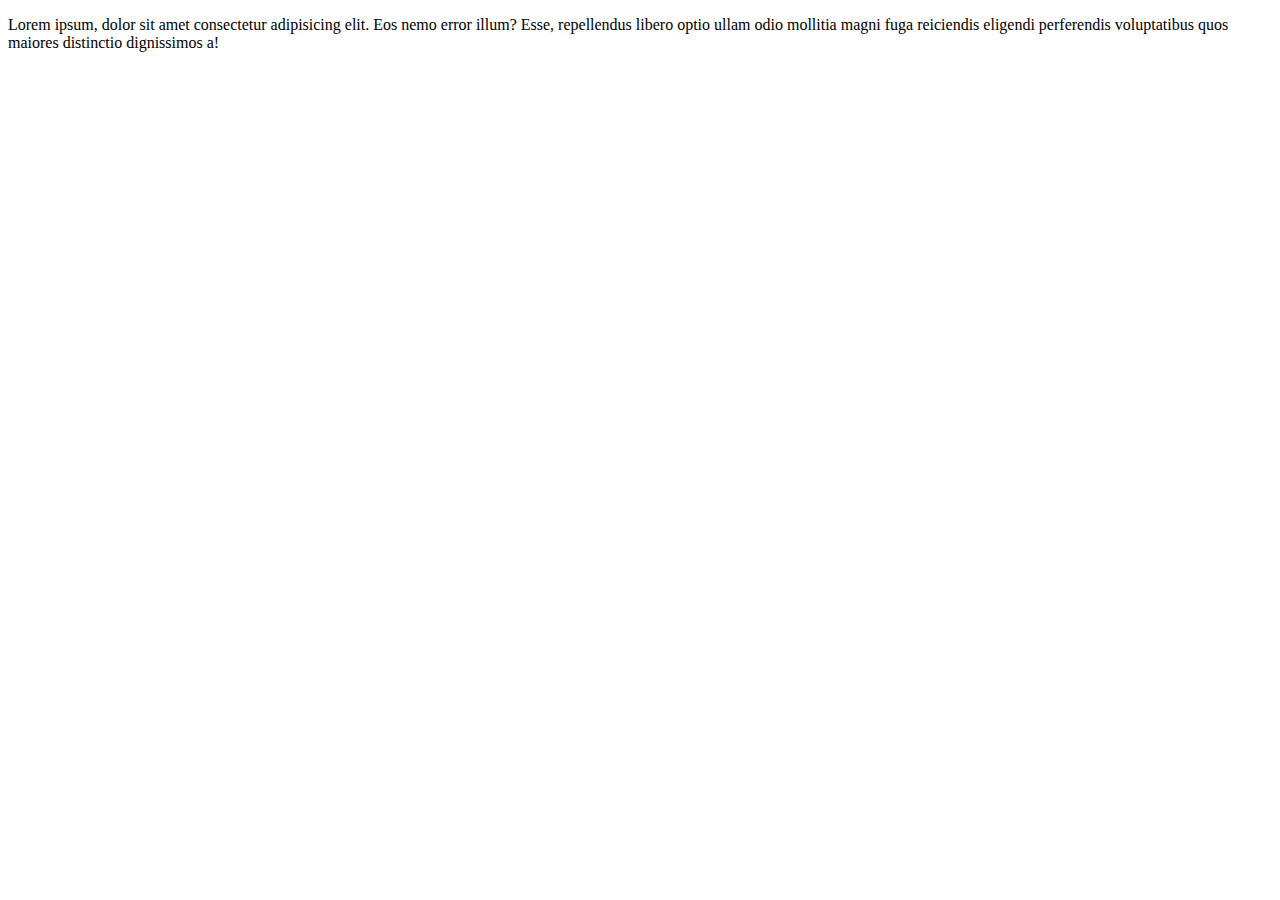
==== index.html @ afef4491 "tanjil" ====
<!DOCTYPE html>
<html lang="en">
<head>
    <meta charset="UTF-8">
    <meta name="viewport" content="width=>, initial-scale=1.0">
    <title>Document</title>
</head>
<body>
    <p>Lorem ipsum, dolor sit amet consectetur adipisicing elit. Eos nemo error illum? Esse, repellendus libero optio ullam odio mollitia magni fuga reiciendis eligendi perferendis voluptatibus quos maiores distinctio dignissimos a!</p>
</body>
</html>
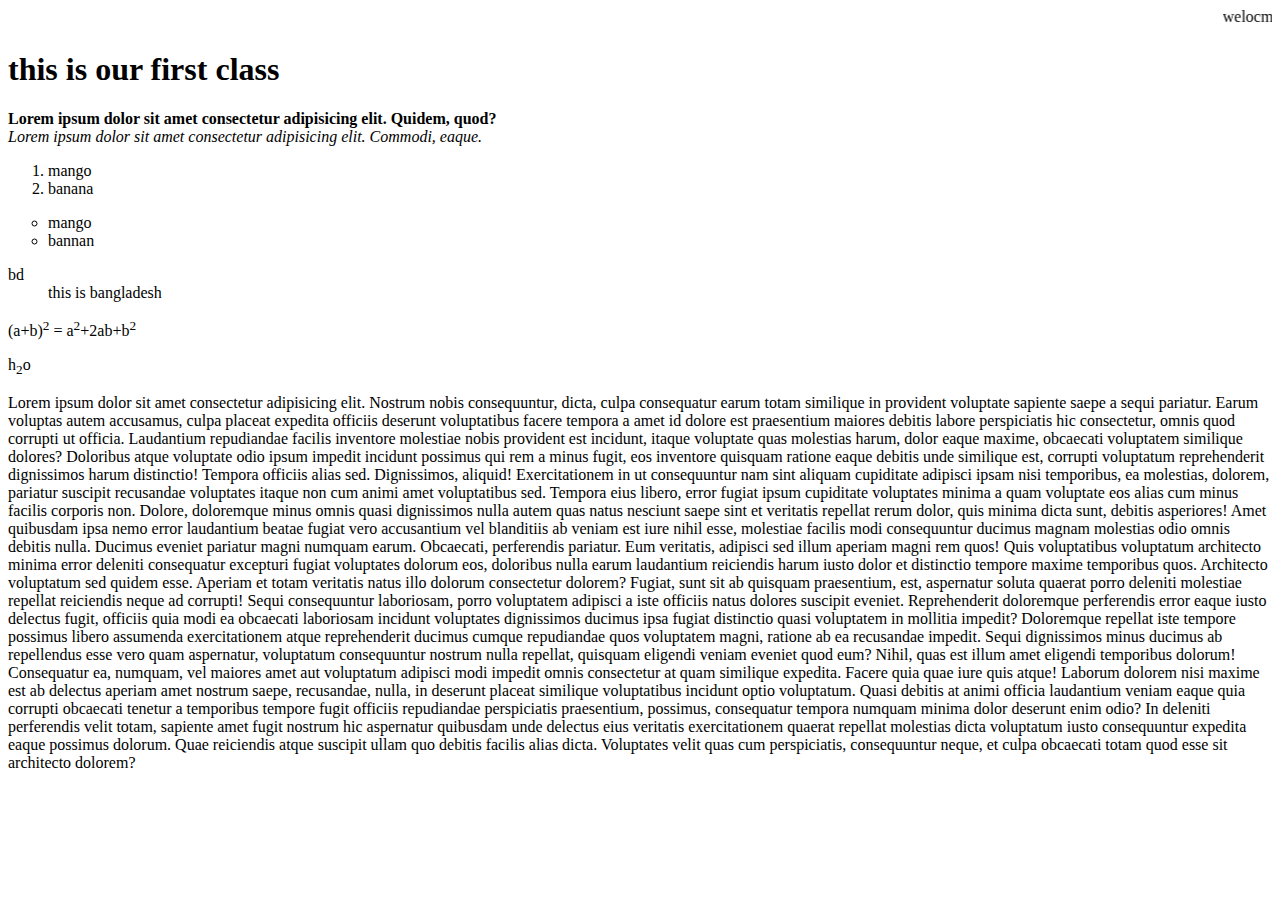
==== commit 49d84365: "VV" ====
--- a/index.html
+++ b/index.html
@@ -2,10 +2,38 @@
 <html lang="en">
 <head>
     <meta charset="UTF-8">
-    <meta name="viewport" content="width=>, initial-scale=1.0">
+    <meta name="viewport" content="width=device-width, initial-scale=1.0">
     <title>Document</title>
 </head>
 <body>
-    <p>Lorem ipsum, dolor sit amet consectetur adipisicing elit. Eos nemo error illum? Esse, repellendus libero optio ullam odio mollitia magni fuga reiciendis eligendi perferendis voluptatibus quos maiores distinctio dignissimos a!</p>
+
+ <marquee> welocme my project</marquee>   
+    <h1> this is our first class</h1>
+    <b> Lorem ipsum dolor sit amet consectetur adipisicing elit. Quidem, quod?</b> <br>
+    <i> Lorem ipsum dolor sit amet consectetur adipisicing elit. Commodi, eaque.</i>
+<br>
+
+<list>
+   <ol type="1">
+<li> mango</li>
+<li> banana</li>
+</ol>
+
+   </ol>
+
+   <ul type="circle">
+<li> mango</li>
+<li> bannan</li>
+   </ul>
+   <dl>
+    <dt>bd</dt>
+    <dd> this is bangladesh</dd>
+
+</dl>
+   
+<p> (a+b)<sup>2</sup> = a<sup>2</sup>+2ab+b<sup>2</sup></p>
+<p> h<sub>2</sub>o</p>
+</list>
+<p>Lorem ipsum dolor sit amet consectetur adipisicing elit. Nostrum nobis consequuntur, dicta, culpa consequatur earum totam similique in provident voluptate sapiente saepe a sequi pariatur. Earum voluptas autem accusamus, culpa placeat expedita officiis deserunt voluptatibus facere tempora a amet id dolore est praesentium maiores debitis labore perspiciatis hic consectetur, omnis quod corrupti ut officia. Laudantium repudiandae facilis inventore molestiae nobis provident est incidunt, itaque voluptate quas molestias harum, dolor eaque maxime, obcaecati voluptatem similique dolores? Doloribus atque voluptate odio ipsum impedit incidunt possimus qui rem a minus fugit, eos inventore quisquam ratione eaque debitis unde similique est, corrupti voluptatum reprehenderit dignissimos harum distinctio! Tempora officiis alias sed. Dignissimos, aliquid! Exercitationem in ut consequuntur nam sint aliquam cupiditate adipisci ipsam nisi temporibus, ea molestias, dolorem, pariatur suscipit recusandae voluptates itaque non cum animi amet voluptatibus sed. Tempora eius libero, error fugiat ipsum cupiditate voluptates minima a quam voluptate eos alias cum minus facilis corporis non. Dolore, doloremque minus omnis quasi dignissimos nulla autem quas natus nesciunt saepe sint et veritatis repellat rerum dolor, quis minima dicta sunt, debitis asperiores! Amet quibusdam ipsa nemo error laudantium beatae fugiat vero accusantium vel blanditiis ab veniam est iure nihil esse, molestiae facilis modi consequuntur ducimus magnam molestias odio omnis debitis nulla. Ducimus eveniet pariatur magni numquam earum. Obcaecati, perferendis pariatur. Eum veritatis, adipisci sed illum aperiam magni rem quos! Quis voluptatibus voluptatum architecto minima error deleniti consequatur excepturi fugiat voluptates dolorum eos, doloribus nulla earum laudantium reiciendis harum iusto dolor et distinctio tempore maxime temporibus quos. Architecto voluptatum sed quidem esse. Aperiam et totam veritatis natus illo dolorum consectetur dolorem? Fugiat, sunt sit ab quisquam praesentium, est, aspernatur soluta quaerat porro deleniti molestiae repellat reiciendis neque ad corrupti! Sequi consequuntur laboriosam, porro voluptatem adipisci a iste officiis natus dolores suscipit eveniet. Reprehenderit doloremque perferendis error eaque iusto delectus fugit, officiis quia modi ea obcaecati laboriosam incidunt voluptates dignissimos ducimus ipsa fugiat distinctio quasi voluptatem in mollitia impedit? Doloremque repellat iste tempore possimus libero assumenda exercitationem atque reprehenderit ducimus cumque repudiandae quos voluptatem magni, ratione ab ea recusandae impedit. Sequi dignissimos minus ducimus ab repellendus esse vero quam aspernatur, voluptatum consequuntur nostrum nulla repellat, quisquam eligendi veniam eveniet quod eum? Nihil, quas est illum amet eligendi temporibus dolorum! Consequatur ea, numquam, vel maiores amet aut voluptatum adipisci modi impedit omnis consectetur at quam similique expedita. Facere quia quae iure quis atque! Laborum dolorem nisi maxime est ab delectus aperiam amet nostrum saepe, recusandae, nulla, in deserunt placeat similique voluptatibus incidunt optio voluptatum. Quasi debitis at animi officia laudantium veniam eaque quia corrupti obcaecati tenetur a temporibus tempore fugit officiis repudiandae perspiciatis praesentium, possimus, consequatur tempora numquam minima dolor deserunt enim odio? In deleniti perferendis velit totam, sapiente amet fugit nostrum hic aspernatur quibusdam unde delectus eius veritatis exercitationem quaerat repellat molestias dicta voluptatum iusto consequuntur expedita eaque possimus dolorum. Quae reiciendis atque suscipit ullam quo debitis facilis alias dicta. Voluptates velit quas cum perspiciatis, consequuntur neque, et culpa obcaecati totam quod esse sit architecto dolorem?</p>
 </body>
 </html>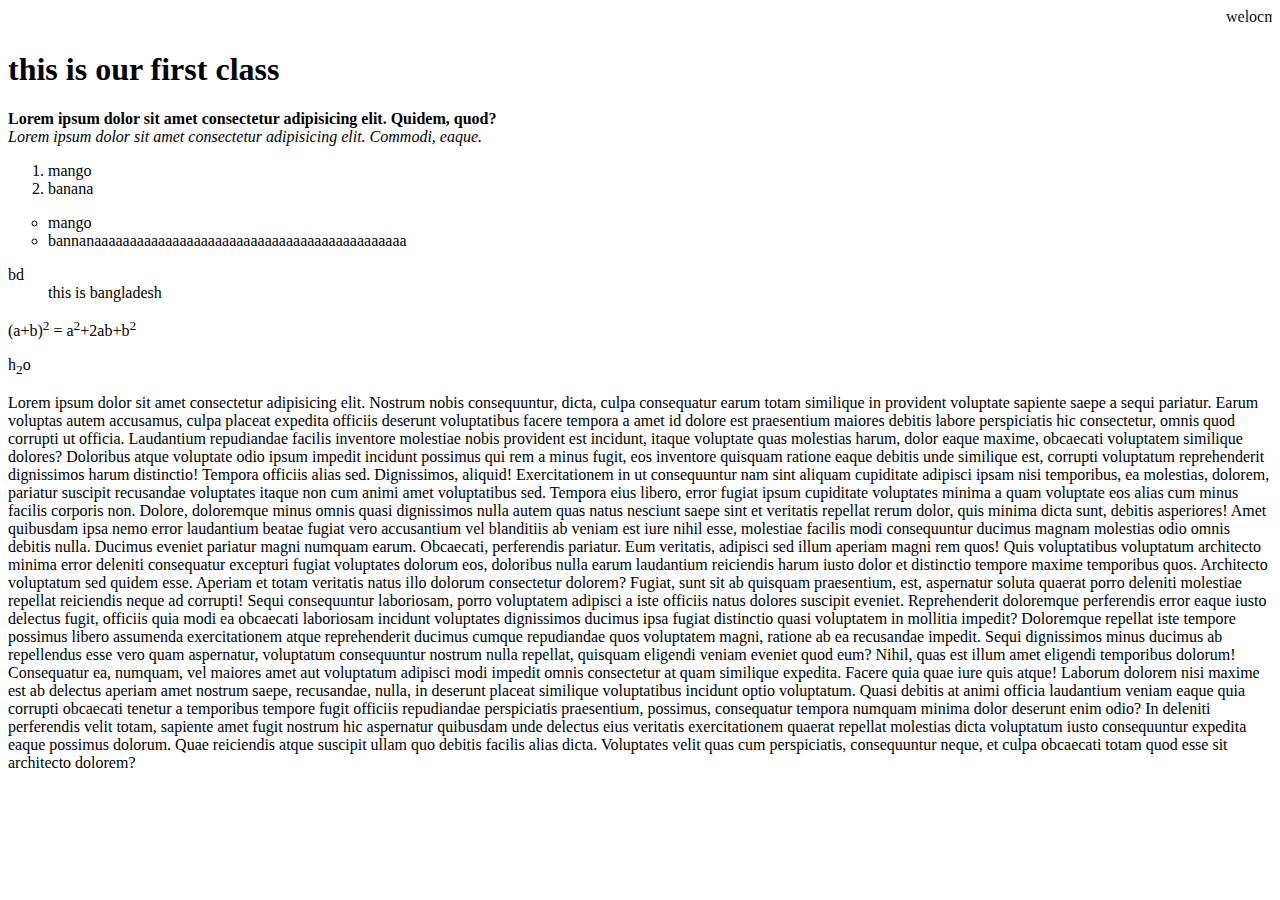
==== commit 0b487d79: "add aa" ====
--- a/index.html
+++ b/index.html
@@ -23,7 +23,7 @@
 
    <ul type="circle">
 <li> mango</li>
-<li> bannan</li>
+<li> bannanaaaaaaaaaaaaaaaaaaaaaaaaaaaaaaaaaaaaaaaaaaaa</li>
    </ul>
    <dl>
     <dt>bd</dt>
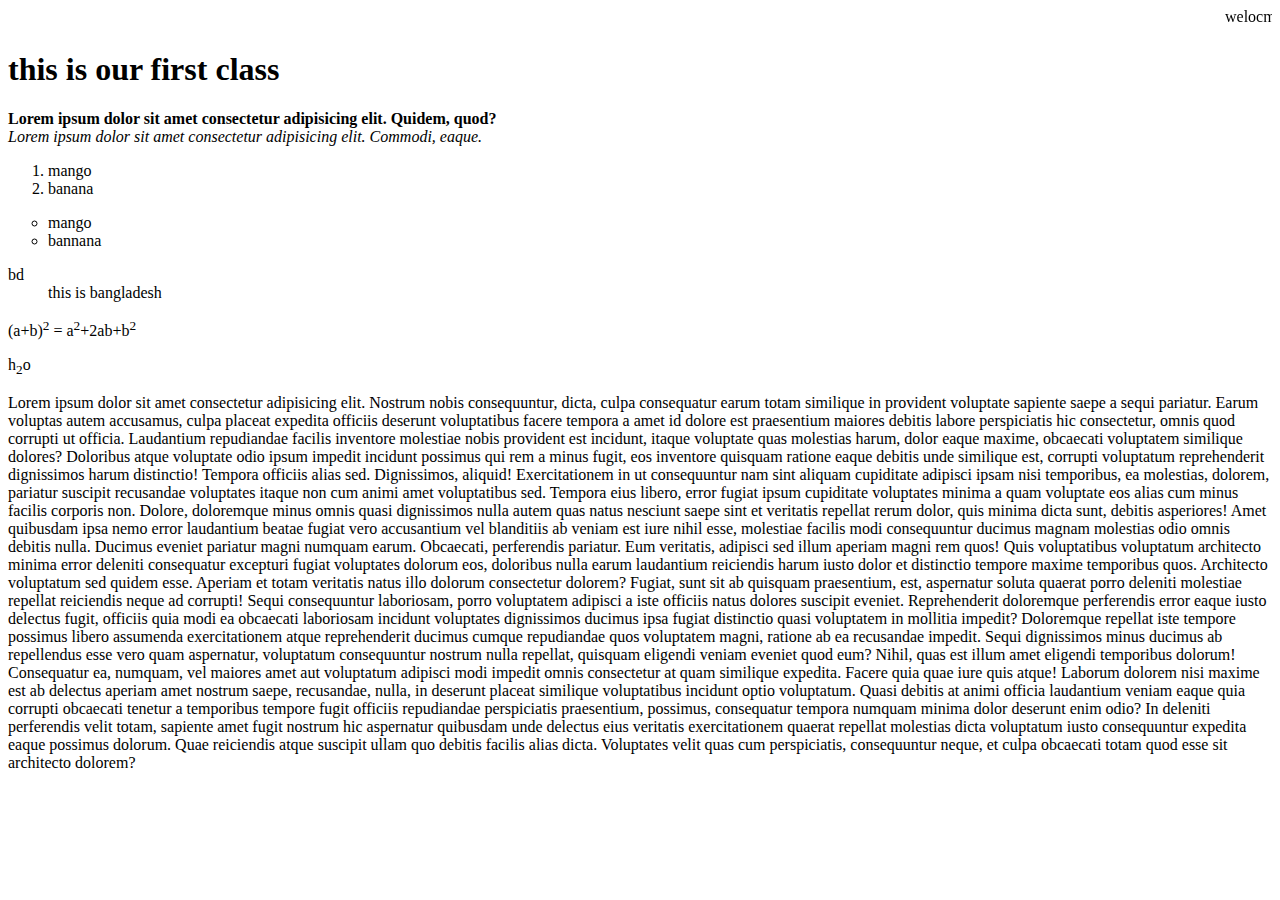
==== commit 90c868e9: "remove a" ====
--- a/index.html
+++ b/index.html
@@ -23,7 +23,7 @@
 
    <ul type="circle">
 <li> mango</li>
-<li> bannanaaaaaaaaaaaaaaaaaaaaaaaaaaaaaaaaaaaaaaaaaaaa</li>
+<li> bannana</li>
    </ul>
    <dl>
     <dt>bd</dt>
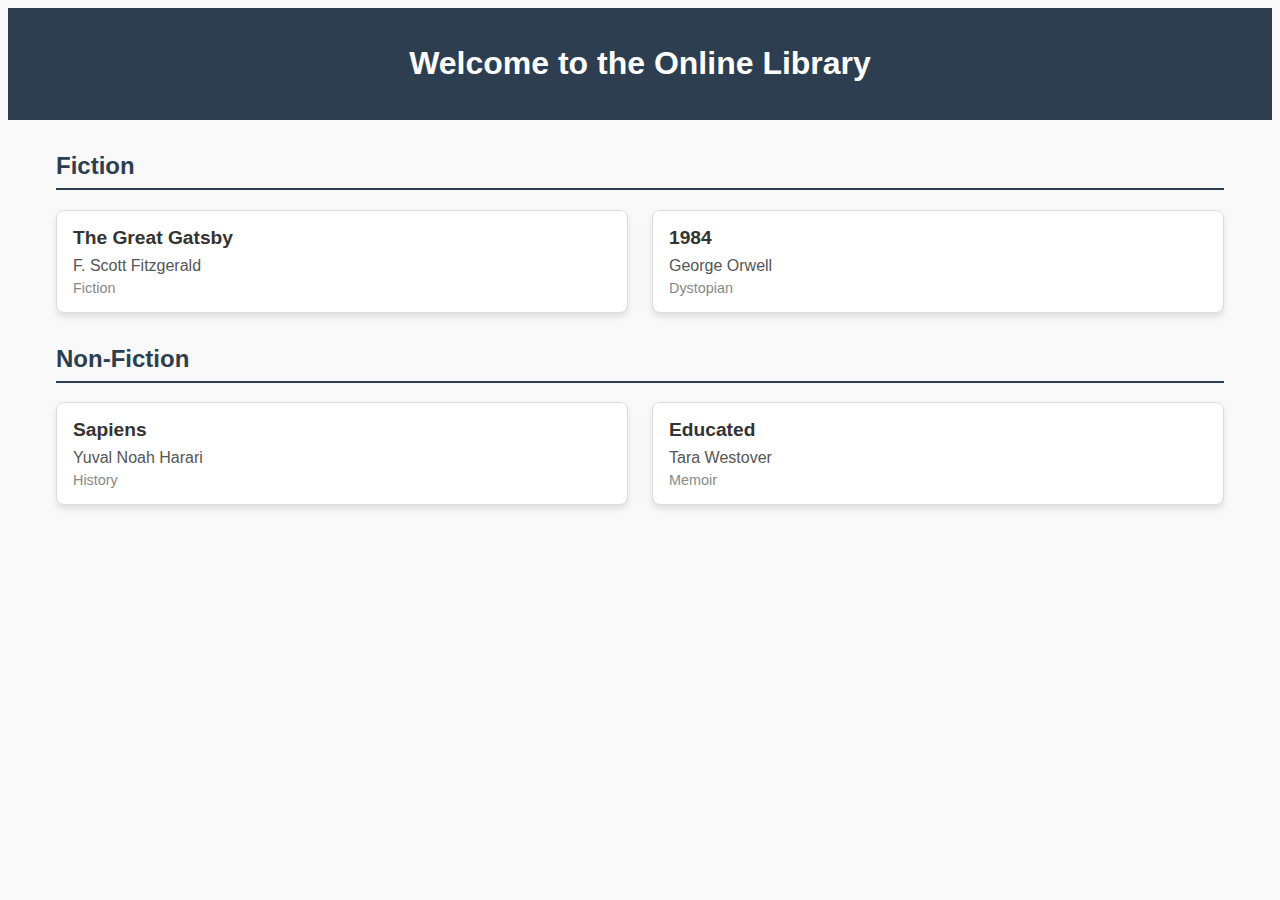
==== commit 942ed16d: "library" ====
--- a/index.html
+++ b/index.html
@@ -3,37 +3,46 @@
 <head>
     <meta charset="UTF-8">
     <meta name="viewport" content="width=device-width, initial-scale=1.0">
-    <title>Document</title>
+    <title>Online Library</title>
+    <link rel="stylesheet" href="style.css">
 </head>
 <body>
+    <header>
+        <h1>Welcome to the Online Library</h1>
+    </header>
 
- <marquee> welocme my project</marquee>   
-    <h1> this is our first class</h1>
-    <b> Lorem ipsum dolor sit amet consectetur adipisicing elit. Quidem, quod?</b> <br>
-    <i> Lorem ipsum dolor sit amet consectetur adipisicing elit. Commodi, eaque.</i>
-<br>
+    <div class="container">
+        <div class="category">
+            <h2>Fiction</h2>
+            <ul class="book-list">
+                <li class="book">
+                    <div class="book-title">The Great Gatsby</div>
+                    <div class="book-author">F. Scott Fitzgerald</div>
+                    <div class="book-genre">Fiction</div>
+                </li>
+                <li class="book">
+                    <div class="book-title">1984</div>
+                    <div class="book-author">George Orwell</div>
+                    <div class="book-genre">Dystopian</div>
+                </li>
+            </ul>
+        </div>
 
-<list>
-   <ol type="1">
-<li> mango</li>
-<li> banana</li>
-</ol>
-
-   </ol>
-
-   <ul type="circle">
-<li> mango</li>
-<li> bannana</li>
-   </ul>
-   <dl>
-    <dt>bd</dt>
-    <dd> this is bangladesh</dd>
-
-</dl>
-   
-<p> (a+b)<sup>2</sup> = a<sup>2</sup>+2ab+b<sup>2</sup></p>
-<p> h<sub>2</sub>o</p>
-</list>
-<p>Lorem ipsum dolor sit amet consectetur adipisicing elit. Nostrum nobis consequuntur, dicta, culpa consequatur earum totam similique in provident voluptate sapiente saepe a sequi pariatur. Earum voluptas autem accusamus, culpa placeat expedita officiis deserunt voluptatibus facere tempora a amet id dolore est praesentium maiores debitis labore perspiciatis hic consectetur, omnis quod corrupti ut officia. Laudantium repudiandae facilis inventore molestiae nobis provident est incidunt, itaque voluptate quas molestias harum, dolor eaque maxime, obcaecati voluptatem similique dolores? Doloribus atque voluptate odio ipsum impedit incidunt possimus qui rem a minus fugit, eos inventore quisquam ratione eaque debitis unde similique est, corrupti voluptatum reprehenderit dignissimos harum distinctio! Tempora officiis alias sed. Dignissimos, aliquid! Exercitationem in ut consequuntur nam sint aliquam cupiditate adipisci ipsam nisi temporibus, ea molestias, dolorem, pariatur suscipit recusandae voluptates itaque non cum animi amet voluptatibus sed. Tempora eius libero, error fugiat ipsum cupiditate voluptates minima a quam voluptate eos alias cum minus facilis corporis non. Dolore, doloremque minus omnis quasi dignissimos nulla autem quas natus nesciunt saepe sint et veritatis repellat rerum dolor, quis minima dicta sunt, debitis asperiores! Amet quibusdam ipsa nemo error laudantium beatae fugiat vero accusantium vel blanditiis ab veniam est iure nihil esse, molestiae facilis modi consequuntur ducimus magnam molestias odio omnis debitis nulla. Ducimus eveniet pariatur magni numquam earum. Obcaecati, perferendis pariatur. Eum veritatis, adipisci sed illum aperiam magni rem quos! Quis voluptatibus voluptatum architecto minima error deleniti consequatur excepturi fugiat voluptates dolorum eos, doloribus nulla earum laudantium reiciendis harum iusto dolor et distinctio tempore maxime temporibus quos. Architecto voluptatum sed quidem esse. Aperiam et totam veritatis natus illo dolorum consectetur dolorem? Fugiat, sunt sit ab quisquam praesentium, est, aspernatur soluta quaerat porro deleniti molestiae repellat reiciendis neque ad corrupti! Sequi consequuntur laboriosam, porro voluptatem adipisci a iste officiis natus dolores suscipit eveniet. Reprehenderit doloremque perferendis error eaque iusto delectus fugit, officiis quia modi ea obcaecati laboriosam incidunt voluptates dignissimos ducimus ipsa fugiat distinctio quasi voluptatem in mollitia impedit? Doloremque repellat iste tempore possimus libero assumenda exercitationem atque reprehenderit ducimus cumque repudiandae quos voluptatem magni, ratione ab ea recusandae impedit. Sequi dignissimos minus ducimus ab repellendus esse vero quam aspernatur, voluptatum consequuntur nostrum nulla repellat, quisquam eligendi veniam eveniet quod eum? Nihil, quas est illum amet eligendi temporibus dolorum! Consequatur ea, numquam, vel maiores amet aut voluptatum adipisci modi impedit omnis consectetur at quam similique expedita. Facere quia quae iure quis atque! Laborum dolorem nisi maxime est ab delectus aperiam amet nostrum saepe, recusandae, nulla, in deserunt placeat similique voluptatibus incidunt optio voluptatum. Quasi debitis at animi officia laudantium veniam eaque quia corrupti obcaecati tenetur a temporibus tempore fugit officiis repudiandae perspiciatis praesentium, possimus, consequatur tempora numquam minima dolor deserunt enim odio? In deleniti perferendis velit totam, sapiente amet fugit nostrum hic aspernatur quibusdam unde delectus eius veritatis exercitationem quaerat repellat molestias dicta voluptatum iusto consequuntur expedita eaque possimus dolorum. Quae reiciendis atque suscipit ullam quo debitis facilis alias dicta. Voluptates velit quas cum perspiciatis, consequuntur neque, et culpa obcaecati totam quod esse sit architecto dolorem?</p>
+        <div class="category">
+            <h2>Non-Fiction</h2>
+            <ul class="book-list">
+                <li class="book">
+                    <div class="book-title">Sapiens</div>
+                    <div class="book-author">Yuval Noah Harari</div>
+                    <div class="book-genre">History</div>
+                </li>
+                <li class="book">
+                    <div class="book-title">Educated</div>
+                    <div class="book-author">Tara Westover</div>
+                    <div class="book-genre">Memoir</div>
+                </li>
+            </ul>
+        </div>
+    </div>
 </body>
 </html>--- a/style.css
+++ b/style.css
@@ -0,0 +1,66 @@
+body {
+    font-family: Arial, sans-serif;
+    background-color: #f9f9f9;
+    color: #333;
+}
+
+header {
+    background-color: #2c3e50;
+    color: white;
+    padding: 1rem;
+    text-align: center;
+}
+
+.container {
+    max-width: 1200px;
+    margin: 2rem;
+    padding: 0 1rem;
+}
+
+.category {
+    margin-bottom: 2rem;
+}
+
+.category h2 {
+    border-bottom: 2px solid #2c3e50;
+    padding-bottom: 0.5rem;
+    color: #2c3e50;
+}
+
+.book-list {
+    display: grid;
+    grid-template-columns: repeat(auto-fit, minmax(300px, 1fr));
+    gap: 1.5rem;
+    list-style-type: none;
+    padding: 0;
+}
+
+.book {
+    background-color: white;
+    border: 1px solid #ddd;
+    border-radius: 8px;
+    padding: 1rem;
+    box-shadow: 0 4px 6px rgba(0, 0, 0, 0.1);
+}
+
+.book:hover {
+    transform: translateY(-5px);
+    box-shadow: 0 6px 12px rgba(0, 0, 0, 0.15);
+}
+
+.book-title {
+    font-size: 1.2rem;
+    font-weight: bold;
+    margin-bottom: 0.5rem;
+}
+
+.book-author {
+    font-size: 1rem;
+    margin-bottom: 0.3rem;
+    color: #555;
+}
+
+.book-genre {
+    font-size: 0.9rem;
+    color: #888;
+}